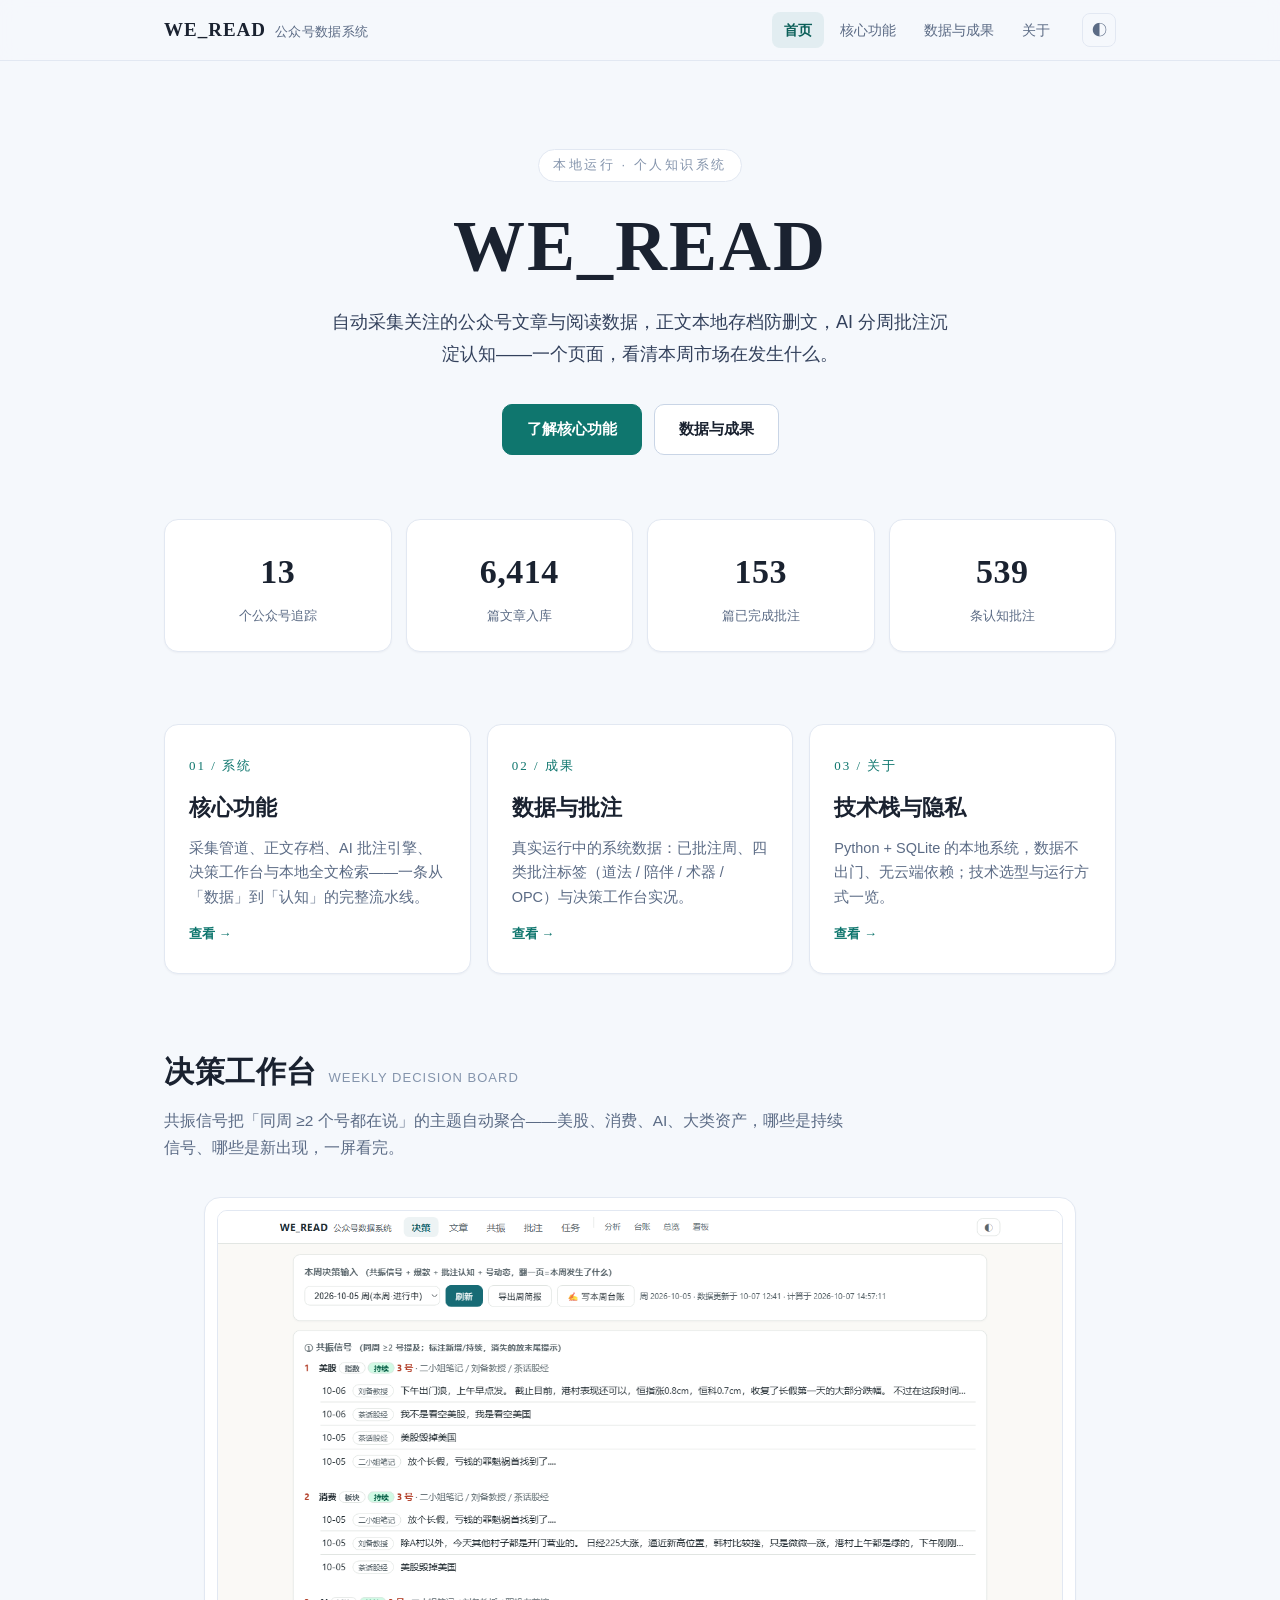
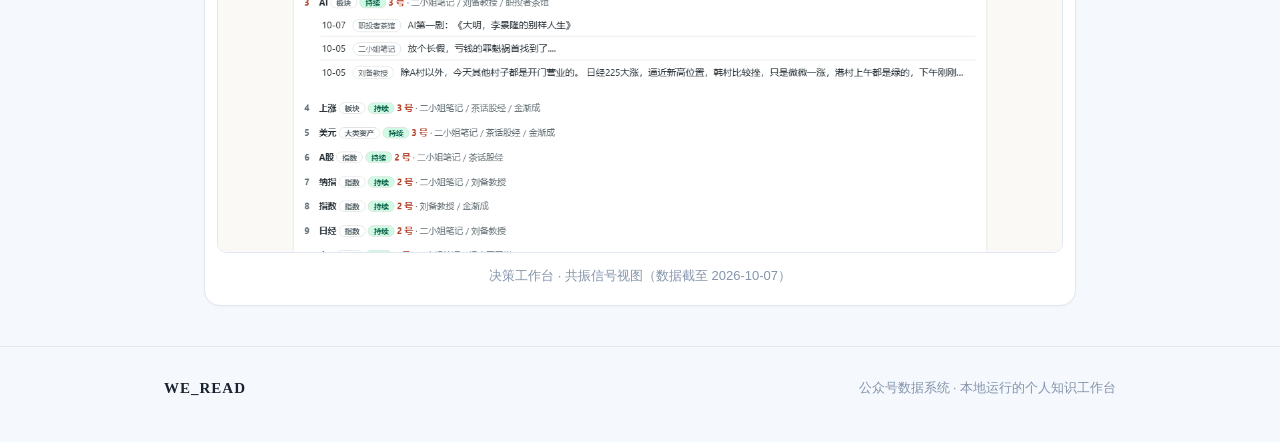
==== index.html @ 25907ebd "WE_READ 产品展示站:极简学术风静态站,四页 + 深浅色 + 系统实况截图" ====
<!DOCTYPE html>
<html lang="zh-CN">
<head>
<meta charset="utf-8">
<meta name="viewport" content="width=device-width, initial-scale=1">
<title>WE_READ · 公众号数据系统</title>
<meta name="description" content="WE_READ 公众号数据系统：自动采集公众号文章与阅读数据，本地正文存档防删文，AI 分周批注沉淀认知，一个页面看清本周市场在发生什么。">
<meta name="theme-color" content="#f5f8fc">
<meta property="og:type" content="website">
<meta property="og:site_name" content="WE_READ">
<meta property="og:title" content="WE_READ · 公众号数据系统">
<meta property="og:description" content="自动采集 · 正文存档 · AI 批注 · 决策工作台——把关注的公众号变成自己的认知系统。">
<link rel="icon" href="data:image/svg+xml,%3Csvg xmlns='http://www.w3.org/2000/svg' viewBox='0 0 32 32'%3E%3Crect width='32' height='32' rx='8' fill='%230f766e'/%3E%3Ctext x='16' y='22' font-size='16' fill='white' text-anchor='middle' font-family='Georgia'%3EW%3C/text%3E%3C/svg%3E">
<link rel="stylesheet" href="/css/style.css">
<script src="/js/main.js"></script>
</head>
<body>
<a class="skip-link" href="#main">跳转到正文</a>
<header class="site-header">
  <div class="container header-inner">
    <a class="brand" href="/" aria-label="返回首页">
      <span class="brand-mark">WE_READ</span><span class="brand-name">公众号数据系统</span>
    </a>
    <nav class="primary-nav" aria-label="主导航">
      <a href="/" class="active" aria-current="page">首页</a>
      <a href="/features.html">核心功能</a>
      <a href="/data.html">数据与成果</a>
      <a href="/about.html">关于</a>
    </nav>
    <button id="theme-toggle" class="theme-toggle" type="button" aria-label="切换深浅色" title="切换深浅色">◐</button>
  </div>
</header>

<main id="main">
  <div class="container">
    <section class="hero">
      <span class="kicker">本地运行 · 个人知识系统</span>
      <h1>WE_READ</h1>
      <p class="sub">自动采集关注的公众号文章与阅读数据，正文本地存档防删文，AI 分周批注沉淀认知——一个页面，看清本周市场在发生什么。</p>
      <div class="hero-cta">
        <a class="btn primary" href="/features.html">了解核心功能</a>
        <a class="btn" href="/data.html">数据与成果</a>
      </div>
    </section>

    <section class="stats" aria-label="系统规模">
      <div class="stat"><b>13</b><span>个公众号追踪</span></div>
      <div class="stat"><b>6,414</b><span>篇文章入库</span></div>
      <div class="stat"><b>153</b><span>篇已完成批注</span></div>
      <div class="stat"><b>539</b><span>条认知批注</span></div>
    </section>

    <section class="entry-grid" aria-label="栏目入口">
      <a class="entry" href="/features.html">
        <span class="num">01 / 系统</span>
        <h2>核心功能</h2>
        <p>采集管道、正文存档、AI 批注引擎、决策工作台与本地全文检索——一条从「数据」到「认知」的完整流水线。</p>
        <span class="go">查看 →</span>
      </a>
      <a class="entry" href="/data.html">
        <span class="num">02 / 成果</span>
        <h2>数据与批注</h2>
        <p>真实运行中的系统数据：已批注周、四类批注标签（道法 / 陪伴 / 术器 / OPC）与决策工作台实况。</p>
        <span class="go">查看 →</span>
      </a>
      <a class="entry" href="/about.html">
        <span class="num">03 / 关于</span>
        <h2>技术栈与隐私</h2>
        <p>Python + SQLite 的本地系统，数据不出门、无云端依赖；技术选型与运行方式一览。</p>
        <span class="go">查看 →</span>
      </a>
    </section>

    <section>
      <h2 class="section-title">决策工作台 <small>WEEKLY DECISION BOARD</small></h2>
      <p class="section-lead">共振信号把「同周 ≥2 个号都在说」的主题自动聚合——美股、消费、AI、大类资产，哪些是持续信号、哪些是新出现，一屏看完。</p>
      <figure class="shot">
        <img src="/assets/decision.png" alt="WE_READ 决策工作台：共振信号按主题聚合本周多个公众号的共同关注点">
        <figcaption>决策工作台 · 共振信号视图（数据截至 2026-10-07）</figcaption>
      </figure>
    </section>
  </div>
</main>

<footer class="site-footer">
  <div class="container footer-inner">
    <span class="brand"><span class="brand-mark">WE_READ</span></span>
    <span class="meta">公众号数据系统 · 本地运行的个人知识工作台</span>
  </div>
</footer>
</body>
</html>
---- css/style.css ----
/* WE_READ 产品展示站 — 极简学术风 + 深浅双主题,对齐 AIHOT 语义 token 体系 */
:root {
  color-scheme: light;
  --bg: #f5f8fc;
  --bg-sunk: #edf2f8;
  --card: #ffffff;
  --ink: #1a2230;
  --ink-2: #33415c;
  --ink-3: #5b6b85;
  --ink-4: #8494ac;
  --line: #e2e8f2;
  --line-strong: #c9d5e6;
  --accent: #0f766e;
  --accent-ink: #0b5f59;
  --accent-soft: rgba(15, 118, 110, 0.08);
  --accent-softer: rgba(15, 118, 110, 0.05);
  --shadow-card: 0 1px 2px rgba(26, 34, 48, 0.04);
  --shadow-hover: 0 8px 24px rgba(26, 34, 48, 0.07);
  --font-serif: Georgia, "Songti SC", "Noto Serif SC", "SimSun", serif;
  --font-sans: -apple-system, "Segoe UI", "PingFang SC", "Microsoft YaHei", sans-serif;
}
[data-theme="dark"] {
  color-scheme: dark;
  --bg: #0d1219;
  --bg-sunk: #121a24;
  --card: #141c27;
  --ink: #e6edf5;
  --ink-2: #bcc8d8;
  --ink-3: #8a9ab0;
  --ink-4: #5f7088;
  --line: #22303f;
  --line-strong: #31435a;
  --accent: #2dd4bf;
  --accent-ink: #5ce8d6;
  --accent-soft: rgba(45, 212, 191, 0.1);
  --accent-softer: rgba(45, 212, 191, 0.06);
  --shadow-card: none;
  --shadow-hover: 0 8px 28px rgba(0, 0, 0, 0.4);
}
* { box-sizing: border-box; }
html { -webkit-text-size-adjust: 100%; }
::selection { background: rgba(15, 118, 110, 0.18); }
body {
  margin: 0;
  background: var(--bg);
  color: var(--ink);
  font: 16px/1.75 var(--font-sans);
  -webkit-font-smoothing: antialiased;
  transition: background-color 180ms ease, color 180ms ease;
}
a { color: var(--accent); text-decoration: none; }
a:hover { text-decoration: underline; text-underline-offset: 3px; }
.container { max-width: 1000px; margin: 0 auto; padding: 0 24px; }
.skip-link { position: absolute; left: -9999px; top: 0; background: var(--accent); color: #fff; padding: 8px 14px; border-radius: 0 0 8px 0; z-index: 100; }
.skip-link:focus { left: 0; }

/* ---------- 头部导航 ---------- */
.site-header {
  position: sticky; top: 0; z-index: 20;
  background: color-mix(in srgb, var(--bg) 88%, transparent);
  backdrop-filter: blur(10px);
  border-bottom: 1px solid var(--line);
}
.header-inner { display: flex; align-items: center; gap: 20px; height: 60px; }
.brand { display: flex; align-items: baseline; gap: 9px; color: var(--ink); text-decoration: none; }
.brand:hover { text-decoration: none; }
.brand-mark { font-family: var(--font-serif); font-weight: 700; font-size: 19px; letter-spacing: 1px; }
.brand-name { font-size: 12.5px; color: var(--ink-3); letter-spacing: 0.3px; }
.primary-nav { display: flex; gap: 4px; flex: 1; justify-content: flex-end; }
.primary-nav a {
  padding: 6px 12px; border-radius: 8px; color: var(--ink-3); font-size: 14px;
  transition: color 120ms, background-color 120ms;
}
.primary-nav a:hover { color: var(--ink); background: var(--bg-sunk); text-decoration: none; }
.primary-nav a.active { color: var(--accent-ink); background: var(--accent-soft); font-weight: 600; }
.theme-toggle {
  border: 1px solid var(--line); background: transparent; border-radius: 8px;
  width: 34px; height: 34px; cursor: pointer; color: var(--ink-3); font-size: 15px;
  transition: color 120ms, border-color 120ms;
}
.theme-toggle:hover { color: var(--ink); border-color: var(--line-strong); }

/* ---------- 首页 Hero ---------- */
.hero { padding: 88px 0 56px; text-align: center; }
.hero .kicker {
  display: inline-block; font-size: 13px; letter-spacing: 2.5px; color: var(--ink-4);
  border: 1px solid var(--line); border-radius: 999px; padding: 4px 14px; margin-bottom: 26px;
  background: var(--card);
}
.hero h1 {
  font-family: var(--font-serif); font-size: clamp(46px, 8vw, 72px); font-weight: 700;
  line-height: 1.08; letter-spacing: 2px; margin: 0 0 20px; color: var(--ink);
}
.hero .sub {
  font-size: 18px; color: var(--ink-2); max-width: 620px; margin: 0 auto 34px; line-height: 1.8;
}
.hero-cta { display: flex; gap: 12px; justify-content: center; flex-wrap: wrap; }
.btn {
  display: inline-flex; align-items: center; gap: 8px; padding: 11px 24px; border-radius: 10px;
  font-size: 15px; font-weight: 600; border: 1px solid var(--line-strong); background: var(--card);
  color: var(--ink); cursor: pointer; transition: transform 120ms, box-shadow 200ms, border-color 120ms;
}
.btn:hover { text-decoration: none; transform: translateY(-1px); box-shadow: var(--shadow-hover); border-color: var(--ink-4); }
.btn.primary { background: var(--accent); border-color: var(--accent); color: #fff; }
.btn.primary:hover { filter: brightness(1.08); }

/* ---------- 数据亮点 ---------- */
.stats {
  display: grid; grid-template-columns: repeat(auto-fit, minmax(150px, 1fr)); gap: 14px;
  margin: 8px 0 72px;
}
.stat {
  background: var(--card); border: 1px solid var(--line); border-radius: 14px;
  padding: 22px 18px; text-align: center; box-shadow: var(--shadow-card);
}
.stat b { display: block; font-family: var(--font-serif); font-size: 34px; font-weight: 700;
          font-variant-numeric: tabular-nums; color: var(--ink); letter-spacing: 0.5px; }
.stat span { font-size: 13px; color: var(--ink-3); }

/* ---------- 编号入口卡片 ---------- */
.entry-grid { display: grid; grid-template-columns: repeat(auto-fit, minmax(260px, 1fr)); gap: 16px; margin-bottom: 72px; }
.entry {
  display: block; background: var(--card); border: 1px solid var(--line); border-radius: 14px;
  padding: 26px 24px; color: var(--ink); box-shadow: var(--shadow-card);
  transition: transform 220ms cubic-bezier(0.25, 1, 0.5, 1), box-shadow 220ms, border-color 220ms;
}
.entry:hover { text-decoration: none; transform: translateY(-3px); box-shadow: var(--shadow-hover); border-color: var(--line-strong); }
.entry .num { font-family: var(--font-serif); font-size: 13px; letter-spacing: 2px; color: var(--accent); }
.entry h2 { font-family: var(--font-serif); font-size: 22px; margin: 10px 0 8px; font-weight: 700; }
.entry p { margin: 0; font-size: 14.5px; color: var(--ink-3); line-height: 1.7; }
.entry .go { display: inline-block; margin-top: 14px; font-size: 13px; font-weight: 600; color: var(--accent); }

/* ---------- 区块标题 ---------- */
.section { padding: 20px 0 64px; }
.section-title {
  display: flex; align-items: baseline; gap: 12px; margin: 0 0 8px;
  font-family: var(--font-serif); font-size: 30px; font-weight: 700; letter-spacing: 0.5px;
}
.section-title small { font-family: var(--font-sans); font-size: 13px; font-weight: 400; color: var(--ink-4); letter-spacing: 1px; }
.section-lead { color: var(--ink-3); font-size: 15.5px; max-width: 680px; margin: 0 0 36px; }

/* ---------- 截图展示 ---------- */
.shot {
  background: var(--card); border: 1px solid var(--line); border-radius: 16px;
  padding: 12px; box-shadow: var(--shadow-card); margin-bottom: 40px;
}
.shot img { display: block; width: 100%; border-radius: 10px; border: 1px solid var(--line); }
.shot figcaption { font-size: 13px; color: var(--ink-4); text-align: center; padding: 12px 4px 6px; }

/* ---------- 功能页:特性列表 ---------- */
.feature {
  display: grid; grid-template-columns: 120px 1fr; gap: 22px; padding: 30px 0;
  border-top: 1px solid var(--line);
}
.feature:last-of-type { border-bottom: 1px solid var(--line); }
.feature .f-num { font-family: var(--font-serif); font-size: 14px; letter-spacing: 2px; color: var(--accent); padding-top: 4px; }
.feature h3 { font-family: var(--font-serif); font-size: 21px; margin: 0 0 10px; font-weight: 700; }
.feature p { margin: 0 0 10px; color: var(--ink-2); font-size: 15px; }
.feature .tags { display: flex; flex-wrap: wrap; gap: 6px; }
.tag { font-size: 12px; color: var(--ink-3); border: 1px solid var(--line); border-radius: 999px; padding: 2px 10px; background: var(--bg-sunk); }

/* ---------- 数据页:四标签 ---------- */
.tag-cards { display: grid; grid-template-columns: repeat(auto-fit, minmax(220px, 1fr)); gap: 14px; margin: 32px 0; }
.tag-card { background: var(--card); border: 1px solid var(--line); border-radius: 14px; padding: 22px 20px; box-shadow: var(--shadow-card); }
.tag-card .tname { font-family: var(--font-serif); font-size: 20px; font-weight: 700; margin-bottom: 8px; }
.tag-card p { margin: 0; font-size: 14px; color: var(--ink-3); line-height: 1.7; }
.tag-card .ten { font-size: 12px; color: var(--ink-4); margin-top: 12px; letter-spacing: 0.5px; }

/* ---------- 关于页 ---------- */
.prose-about h2 { font-family: var(--font-serif); font-size: 22px; margin: 44px 0 14px; }
.prose-about p { color: var(--ink-2); margin: 0 0 14px; }
.stack { display: flex; flex-wrap: wrap; gap: 8px; margin: 18px 0 8px; }
.stack span { font-size: 13px; padding: 6px 14px; border-radius: 8px; background: var(--accent-softer); color: var(--accent-ink); border: 1px solid var(--accent-soft); }
.note { border-left: 3px solid var(--accent); background: var(--accent-softer); border-radius: 0 10px 10px 0; padding: 14px 18px; font-size: 14.5px; color: var(--ink-2); margin: 24px 0; }

/* ---------- 页脚 ---------- */
.site-footer { border-top: 1px solid var(--line); padding: 28px 0 40px; margin-top: 40px; }
.footer-inner { display: flex; align-items: center; justify-content: space-between; gap: 14px; flex-wrap: wrap; }
.footer-inner .brand-mark { font-size: 15px; }
.site-footer .meta { font-size: 12.5px; color: var(--ink-4); }

/* ---------- 响应式 ---------- */
@media (max-width: 720px) {
  .header-inner { height: 54px; gap: 10px; }
  .brand-name { display: none; }
  .primary-nav a { padding: 5px 8px; font-size: 13px; }
  .hero { padding: 56px 0 40px; }
  .feature { grid-template-columns: 1fr; gap: 8px; }
  .section-title { font-size: 26px; }
}
@media (prefers-reduced-motion: reduce) {
  *, *::before, *::after { animation-duration: 0.01ms !important; transition-duration: 0.01ms !important; }
}
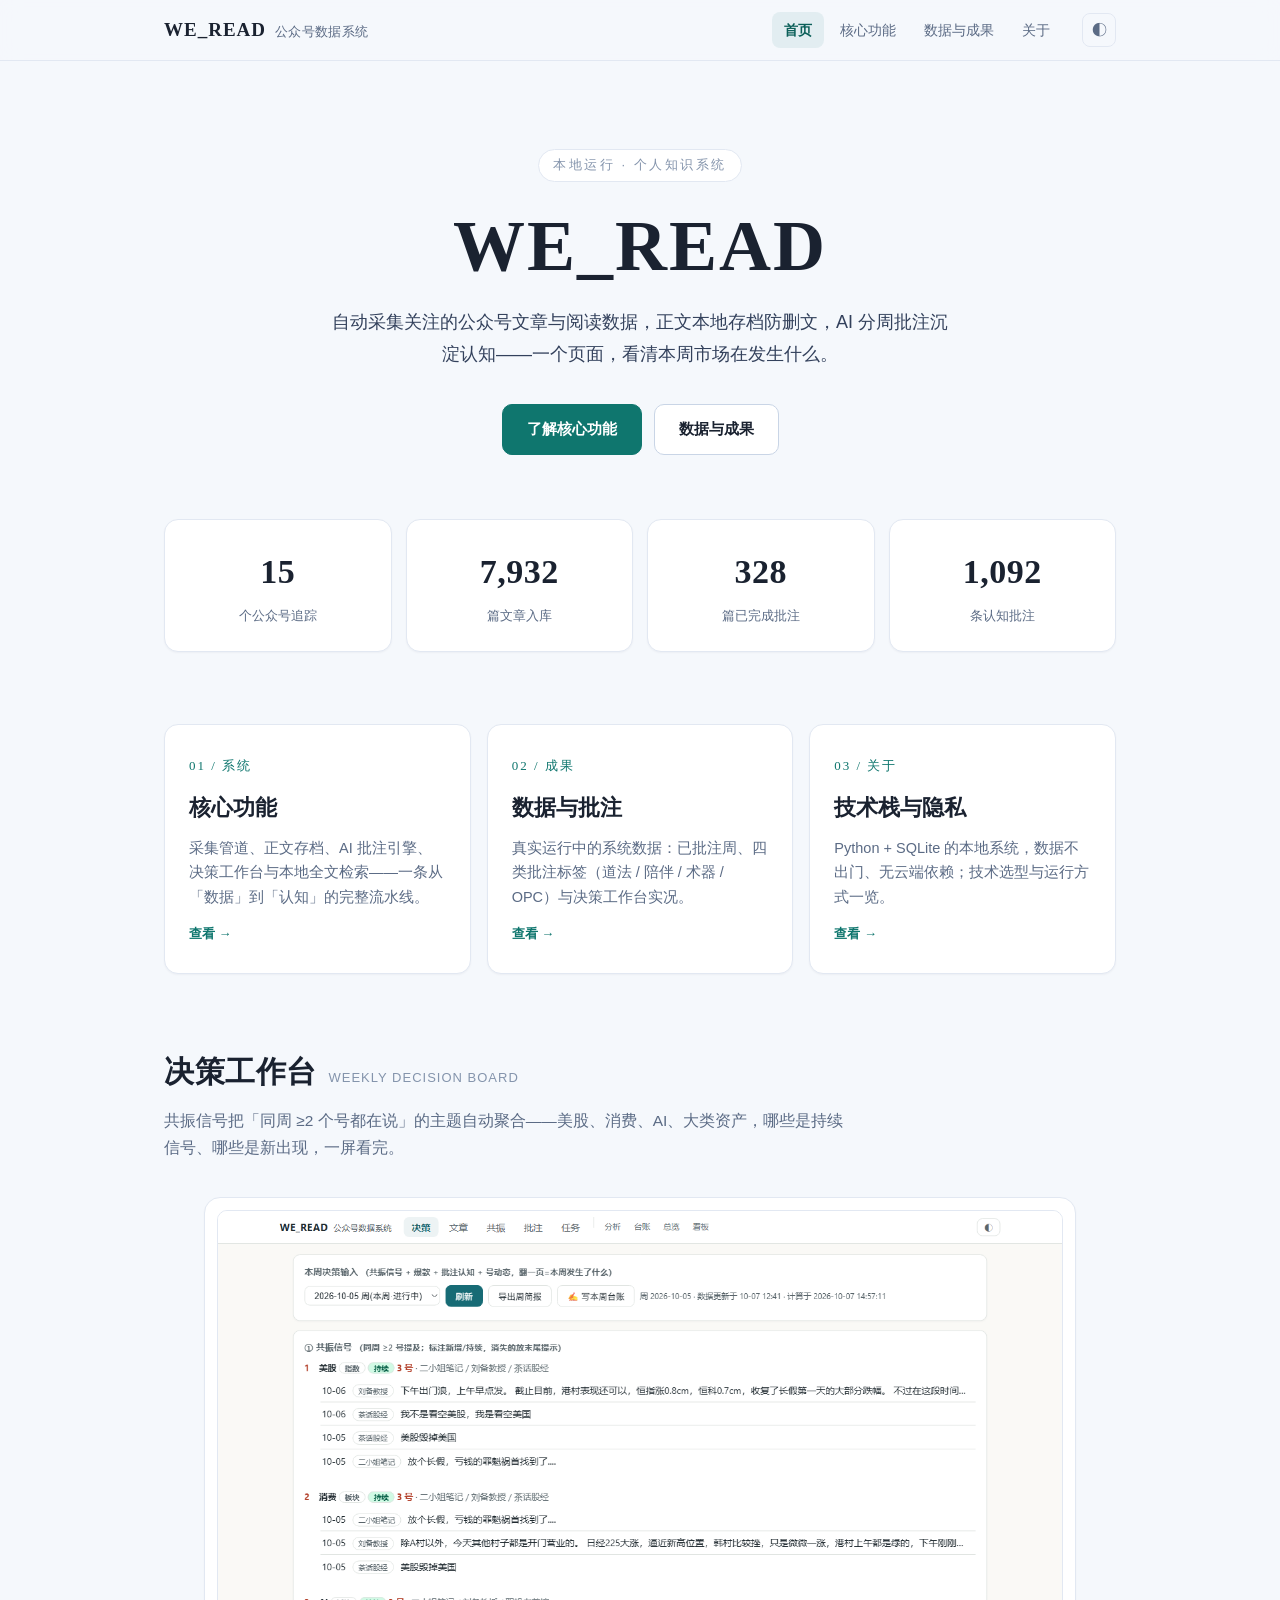
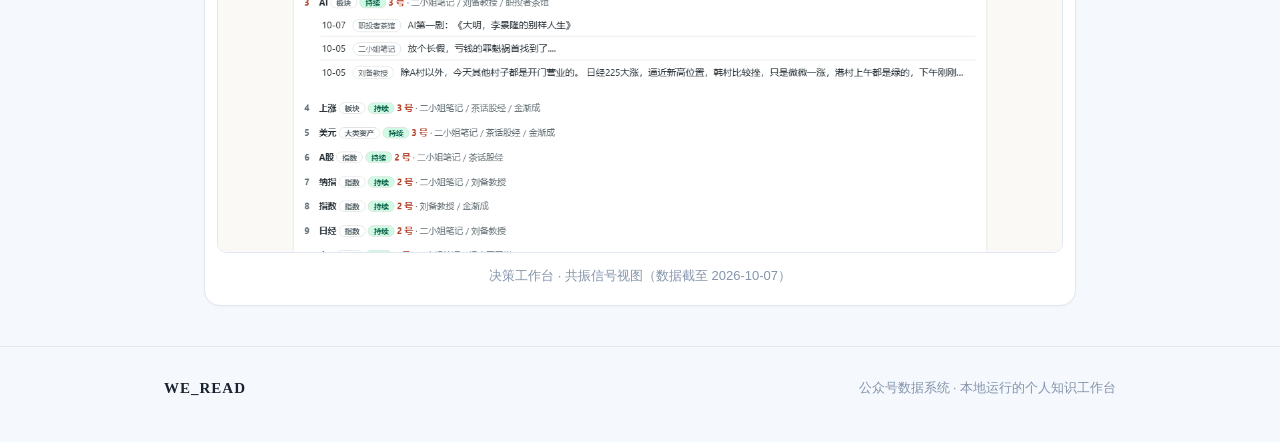
==== commit e72359b4: "sync: 数据成果站自动更新（文章 7932 · 批注 328 篇/1092 条 · 2026-10-21 21:20）" ====
--- a/index.html
+++ b/index.html
@@ -11,21 +11,21 @@
 <meta property="og:title" content="WE_READ · 公众号数据系统">
 <meta property="og:description" content="自动采集 · 正文存档 · AI 批注 · 决策工作台——把关注的公众号变成自己的认知系统。">
 <link rel="icon" href="data:image/svg+xml,%3Csvg xmlns='http://www.w3.org/2000/svg' viewBox='0 0 32 32'%3E%3Crect width='32' height='32' rx='8' fill='%230f766e'/%3E%3Ctext x='16' y='22' font-size='16' fill='white' text-anchor='middle' font-family='Georgia'%3EW%3C/text%3E%3C/svg%3E">
-<link rel="stylesheet" href="/css/style.css">
-<script src="/js/main.js"></script>
+<link rel="stylesheet" href="css/style.css">
+<script src="js/main.js"></script>
 </head>
 <body>
 <a class="skip-link" href="#main">跳转到正文</a>
 <header class="site-header">
   <div class="container header-inner">
-    <a class="brand" href="/" aria-label="返回首页">
+    <a class="brand" href="index.html" aria-label="返回首页">
       <span class="brand-mark">WE_READ</span><span class="brand-name">公众号数据系统</span>
     </a>
     <nav class="primary-nav" aria-label="主导航">
-      <a href="/" class="active" aria-current="page">首页</a>
-      <a href="/features.html">核心功能</a>
-      <a href="/data.html">数据与成果</a>
-      <a href="/about.html">关于</a>
+      <a href="index.html" class="active" aria-current="page">首页</a>
+      <a href="features.html">核心功能</a>
+      <a href="data.html">数据与成果</a>
+      <a href="about.html">关于</a>
     </nav>
     <button id="theme-toggle" class="theme-toggle" type="button" aria-label="切换深浅色" title="切换深浅色">◐</button>
   </div>
@@ -38,32 +38,32 @@
       <h1>WE_READ</h1>
       <p class="sub">自动采集关注的公众号文章与阅读数据，正文本地存档防删文，AI 分周批注沉淀认知——一个页面，看清本周市场在发生什么。</p>
       <div class="hero-cta">
-        <a class="btn primary" href="/features.html">了解核心功能</a>
-        <a class="btn" href="/data.html">数据与成果</a>
+        <a class="btn primary" href="features.html">了解核心功能</a>
+        <a class="btn" href="data.html">数据与成果</a>
       </div>
     </section>
 
     <section class="stats" aria-label="系统规模">
-      <div class="stat"><b>13</b><span>个公众号追踪</span></div>
-      <div class="stat"><b>6,414</b><span>篇文章入库</span></div>
-      <div class="stat"><b>153</b><span>篇已完成批注</span></div>
-      <div class="stat"><b>539</b><span>条认知批注</span></div>
+      <div class="stat"><b data-key="bizs">15</b><span>个公众号追踪</span></div>
+      <div class="stat"><b data-key="articles">7,932</b><span>篇文章入库</span></div>
+      <div class="stat"><b data-key="annotated">328</b><span>篇已完成批注</span></div>
+      <div class="stat"><b data-key="note_items">1,092</b><span>条认知批注</span></div>
     </section>
 
     <section class="entry-grid" aria-label="栏目入口">
-      <a class="entry" href="/features.html">
+      <a class="entry" href="features.html">
         <span class="num">01 / 系统</span>
         <h2>核心功能</h2>
         <p>采集管道、正文存档、AI 批注引擎、决策工作台与本地全文检索——一条从「数据」到「认知」的完整流水线。</p>
         <span class="go">查看 →</span>
       </a>
-      <a class="entry" href="/data.html">
+      <a class="entry" href="data.html">
         <span class="num">02 / 成果</span>
         <h2>数据与批注</h2>
         <p>真实运行中的系统数据：已批注周、四类批注标签（道法 / 陪伴 / 术器 / OPC）与决策工作台实况。</p>
         <span class="go">查看 →</span>
       </a>
-      <a class="entry" href="/about.html">
+      <a class="entry" href="about.html">
         <span class="num">03 / 关于</span>
         <h2>技术栈与隐私</h2>
         <p>Python + SQLite 的本地系统，数据不出门、无云端依赖；技术选型与运行方式一览。</p>
@@ -75,7 +75,7 @@
       <h2 class="section-title">决策工作台 <small>WEEKLY DECISION BOARD</small></h2>
       <p class="section-lead">共振信号把「同周 ≥2 个号都在说」的主题自动聚合——美股、消费、AI、大类资产，哪些是持续信号、哪些是新出现，一屏看完。</p>
       <figure class="shot">
-        <img src="/assets/decision.png" alt="WE_READ 决策工作台：共振信号按主题聚合本周多个公众号的共同关注点">
+        <img src="assets/decision.png" alt="WE_READ 决策工作台：共振信号按主题聚合本周多个公众号的共同关注点">
         <figcaption>决策工作台 · 共振信号视图（数据截至 2026-10-07）</figcaption>
       </figure>
     </section>
--- a/css/style.css
+++ b/css/style.css
@@ -173,6 +173,39 @@
 .stack span { font-size: 13px; padding: 6px 14px; border-radius: 8px; background: var(--accent-softer); color: var(--accent-ink); border: 1px solid var(--accent-soft); }
 .note { border-left: 3px solid var(--accent); background: var(--accent-softer); border-radius: 0 10px 10px 0; padding: 14px 18px; font-size: 14.5px; color: var(--ink-2); margin: 24px 0; }
 
+/* ---------- 数据页:最新批注 ---------- */
+.notes-block { margin: 8px 0 24px; }
+.nt-week { margin-bottom: 40px; }
+.nt-week-head {
+  display: flex; align-items: baseline; gap: 12px; margin-bottom: 14px;
+  padding-bottom: 10px; border-bottom: 1px solid var(--line);
+}
+.nt-week-head b { font-family: var(--font-serif); font-size: 20px; }
+.nt-week-head span { font-size: 13px; color: var(--ink-4); }
+.nt-card {
+  background: var(--card); border: 1px solid var(--line); border-radius: 14px;
+  padding: 20px 22px 18px; margin-bottom: 14px; box-shadow: var(--shadow-card);
+}
+.nt-meta { font-size: 12.5px; color: var(--ink-4); display: flex; align-items: center; gap: 8px; margin-bottom: 6px; }
+.nt-tag { font-size: 11.5px; border: 1px solid; border-radius: 999px; padding: 1px 9px; letter-spacing: 0.5px; }
+.nt-title { font-family: var(--font-serif); font-size: 17px; margin: 0 0 8px; font-weight: 700; line-height: 1.45; }
+.nt-summary { margin: 0 0 12px; font-size: 14px; color: var(--ink-3); line-height: 1.75; }
+.nt-list { list-style: none; margin: 0; padding: 0; display: grid; gap: 10px; }
+.nt-list li { display: flex; align-items: flex-start; gap: 10px; font-size: 14px; color: var(--ink-2); line-height: 1.7; }
+.nt-list .nt-tag { flex: 0 0 auto; margin-top: 3px; }
+.nt-text { flex: 1 1 auto; }
+
+/* ---------- 数据页:道·核心铁律 ---------- */
+.p-grid { display: grid; grid-template-columns: repeat(auto-fit, minmax(300px, 1fr)); gap: 14px; margin: 8px 0 24px; }
+.p-card {
+  display: flex; gap: 16px; background: var(--card); border: 1px solid var(--line);
+  border-radius: 14px; padding: 20px 22px; box-shadow: var(--shadow-card);
+}
+.p-num { font-family: var(--font-serif); font-size: 20px; font-weight: 700; color: var(--accent); flex: 0 0 auto; padding-top: 2px; }
+.p-body h4 { font-family: var(--font-serif); font-size: 16.5px; margin: 0 0 6px; font-weight: 700; }
+.p-body p { margin: 0 0 8px; font-size: 13.5px; color: var(--ink-3); line-height: 1.7; }
+.p-src { font-size: 11.5px; color: var(--ink-4); }
+
 /* ---------- 页脚 ---------- */
 .site-footer { border-top: 1px solid var(--line); padding: 28px 0 40px; margin-top: 40px; }
 .footer-inner { display: flex; align-items: center; justify-content: space-between; gap: 14px; flex-wrap: wrap; }
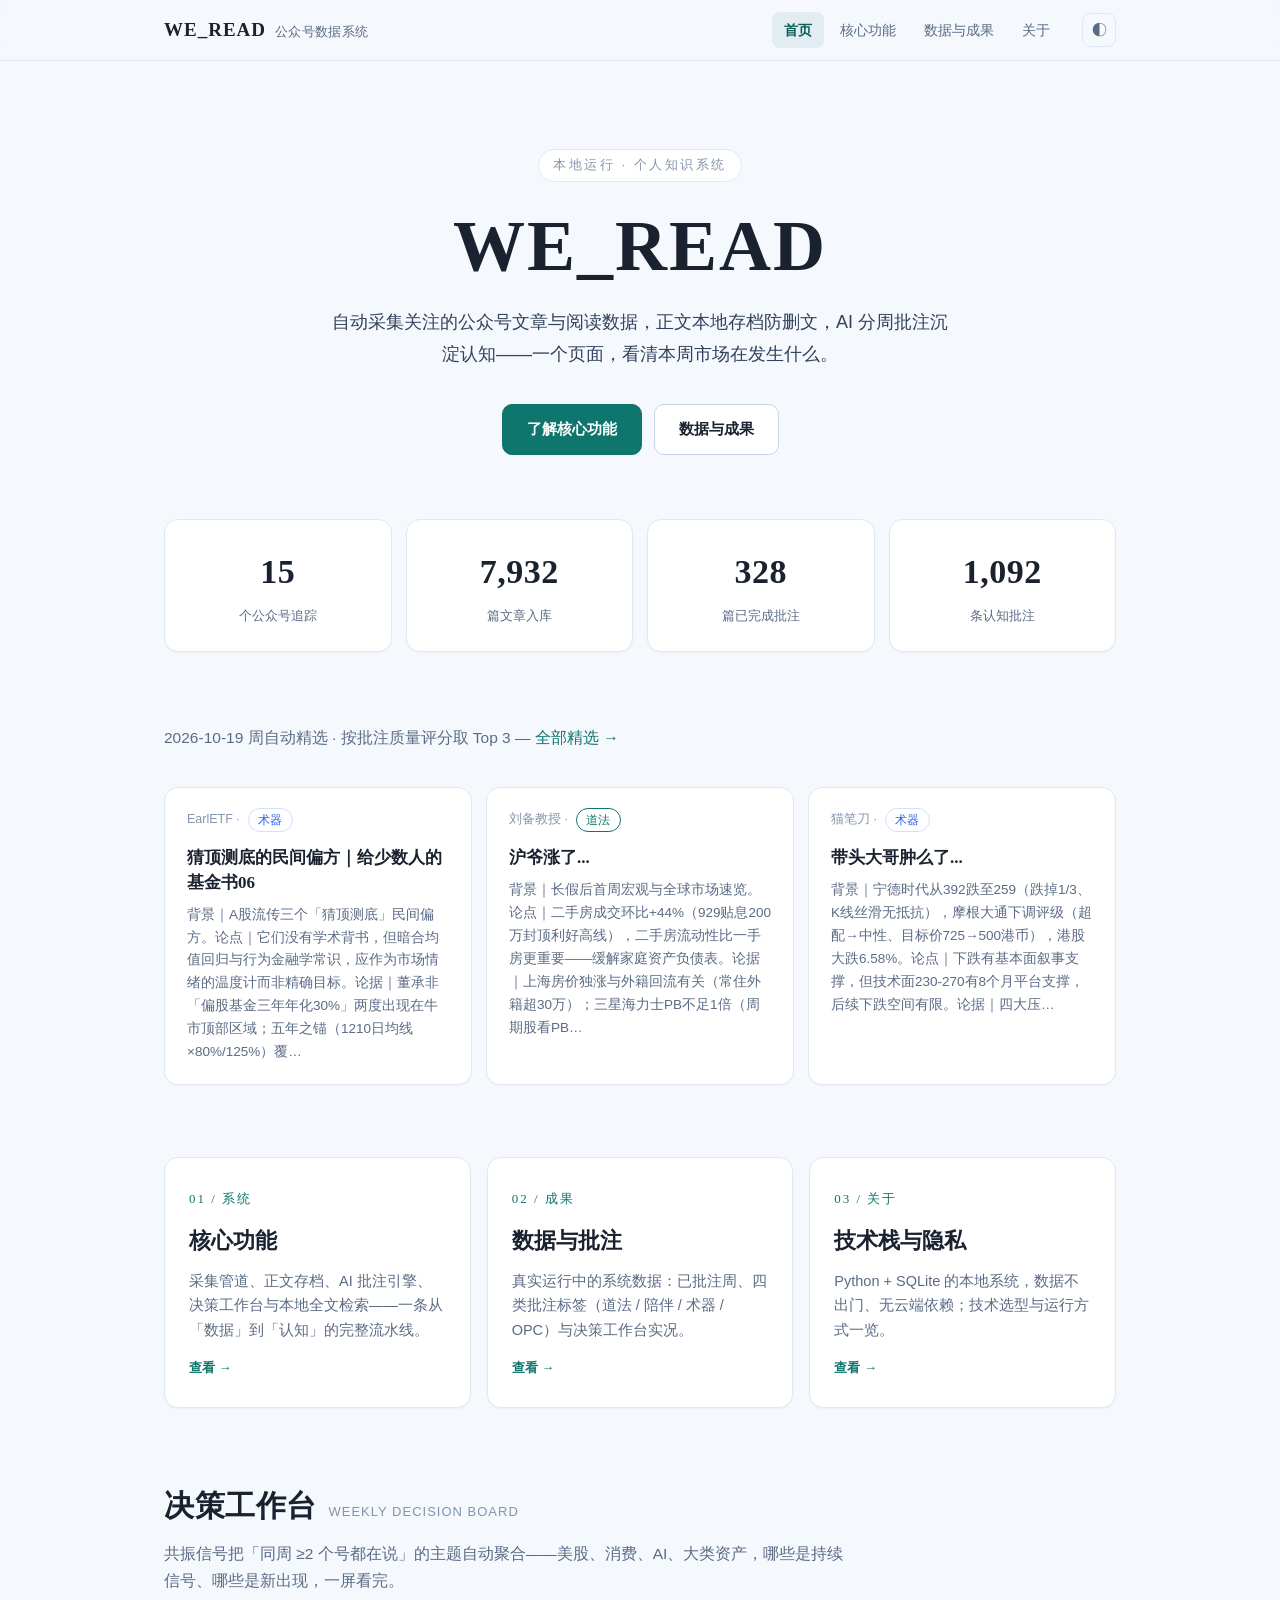
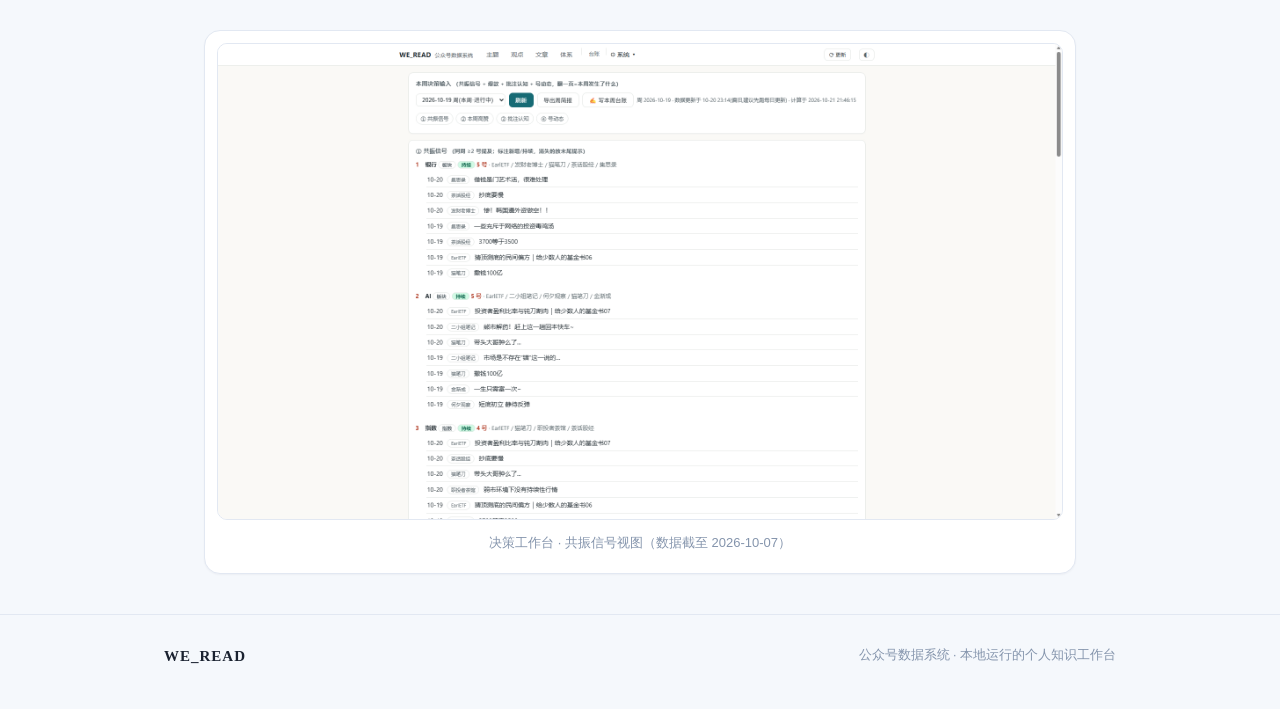
==== commit 0453f553: "sync: 数据成果站自动更新（文章 7932 · 批注 328 篇/1092 条 · 2026-10-21 23:15）" ====
--- a/index.html
+++ b/index.html
@@ -50,8 +50,11 @@
       <div class="stat"><b data-key="note_items">1,092</b><span>条认知批注</span></div>
     </section>
 
-    <section class="entry-grid" aria-label="栏目入口">
-      <a class="entry" href="features.html">
+    <section id="home-picks" class="home-picks" aria-label="本周精选">
+      <p class="section-lead" style="color:var(--ink-4)">正在同步数据…</p>
+    </section>
+
+    <section class="entry-grid" aria-label="栏目入口">      <a class="entry" href="features.html">
         <span class="num">01 / 系统</span>
         <h2>核心功能</h2>
         <p>采集管道、正文存档、AI 批注引擎、决策工作台与本地全文检索——一条从「数据」到「认知」的完整流水线。</p>
--- a/css/style.css
+++ b/css/style.css
@@ -206,6 +206,37 @@
 .p-body p { margin: 0 0 8px; font-size: 13.5px; color: var(--ink-3); line-height: 1.7; }
 .p-src { font-size: 11.5px; color: var(--ink-4); }
 
+/* ---------- 本周精选 ---------- */
+.pk-card { position: relative; }
+.pk-top { display: flex; gap: 14px; align-items: flex-start; }
+.pk-rank {
+  flex: 0 0 auto; font-family: var(--font-serif); font-size: 15px; font-weight: 700;
+  color: var(--accent); border: 1.5px solid var(--accent); border-radius: 8px;
+  min-width: 34px; height: 34px; display: flex; align-items: center; justify-content: center;
+}
+.pk-main { flex: 1 1 auto; min-width: 0; }
+.pk-card .nt-title a { color: var(--ink-1); text-decoration: none; border-bottom: 1px solid transparent; }
+.pk-card .nt-title a:hover { border-bottom-color: var(--accent); color: var(--accent); }
+.pk-more { margin-top: 4px; }
+.pk-more summary {
+  cursor: pointer; font-size: 12.5px; color: var(--accent); font-weight: 600;
+  padding: 2px 0; user-select: none; list-style: none;
+}
+.pk-more summary::-webkit-details-marker { display: none; }
+.pk-more[open] summary { margin-bottom: 10px; }
+
+/* 首页精选卡 */
+.home-picks { margin-bottom: 72px; }
+.hp-grid { display: grid; grid-template-columns: repeat(auto-fit, minmax(260px, 1fr)); gap: 14px; }
+.hp-card {
+  background: var(--card); border: 1px solid var(--line); border-radius: 14px;
+  padding: 20px 22px; box-shadow: var(--shadow-card); display: flex; flex-direction: column; gap: 8px;
+}
+.hp-card h3 { font-family: var(--font-serif); font-size: 17px; margin: 0; font-weight: 700; line-height: 1.45; }
+.hp-card h3 a { color: var(--ink-1); text-decoration: none; }
+.hp-card h3 a:hover { color: var(--accent); }
+.hp-card p { margin: 0; font-size: 13.5px; color: var(--ink-3); line-height: 1.7; }
+
 /* ---------- 页脚 ---------- */
 .site-footer { border-top: 1px solid var(--line); padding: 28px 0 40px; margin-top: 40px; }
 .footer-inner { display: flex; align-items: center; justify-content: space-between; gap: 14px; flex-wrap: wrap; }
